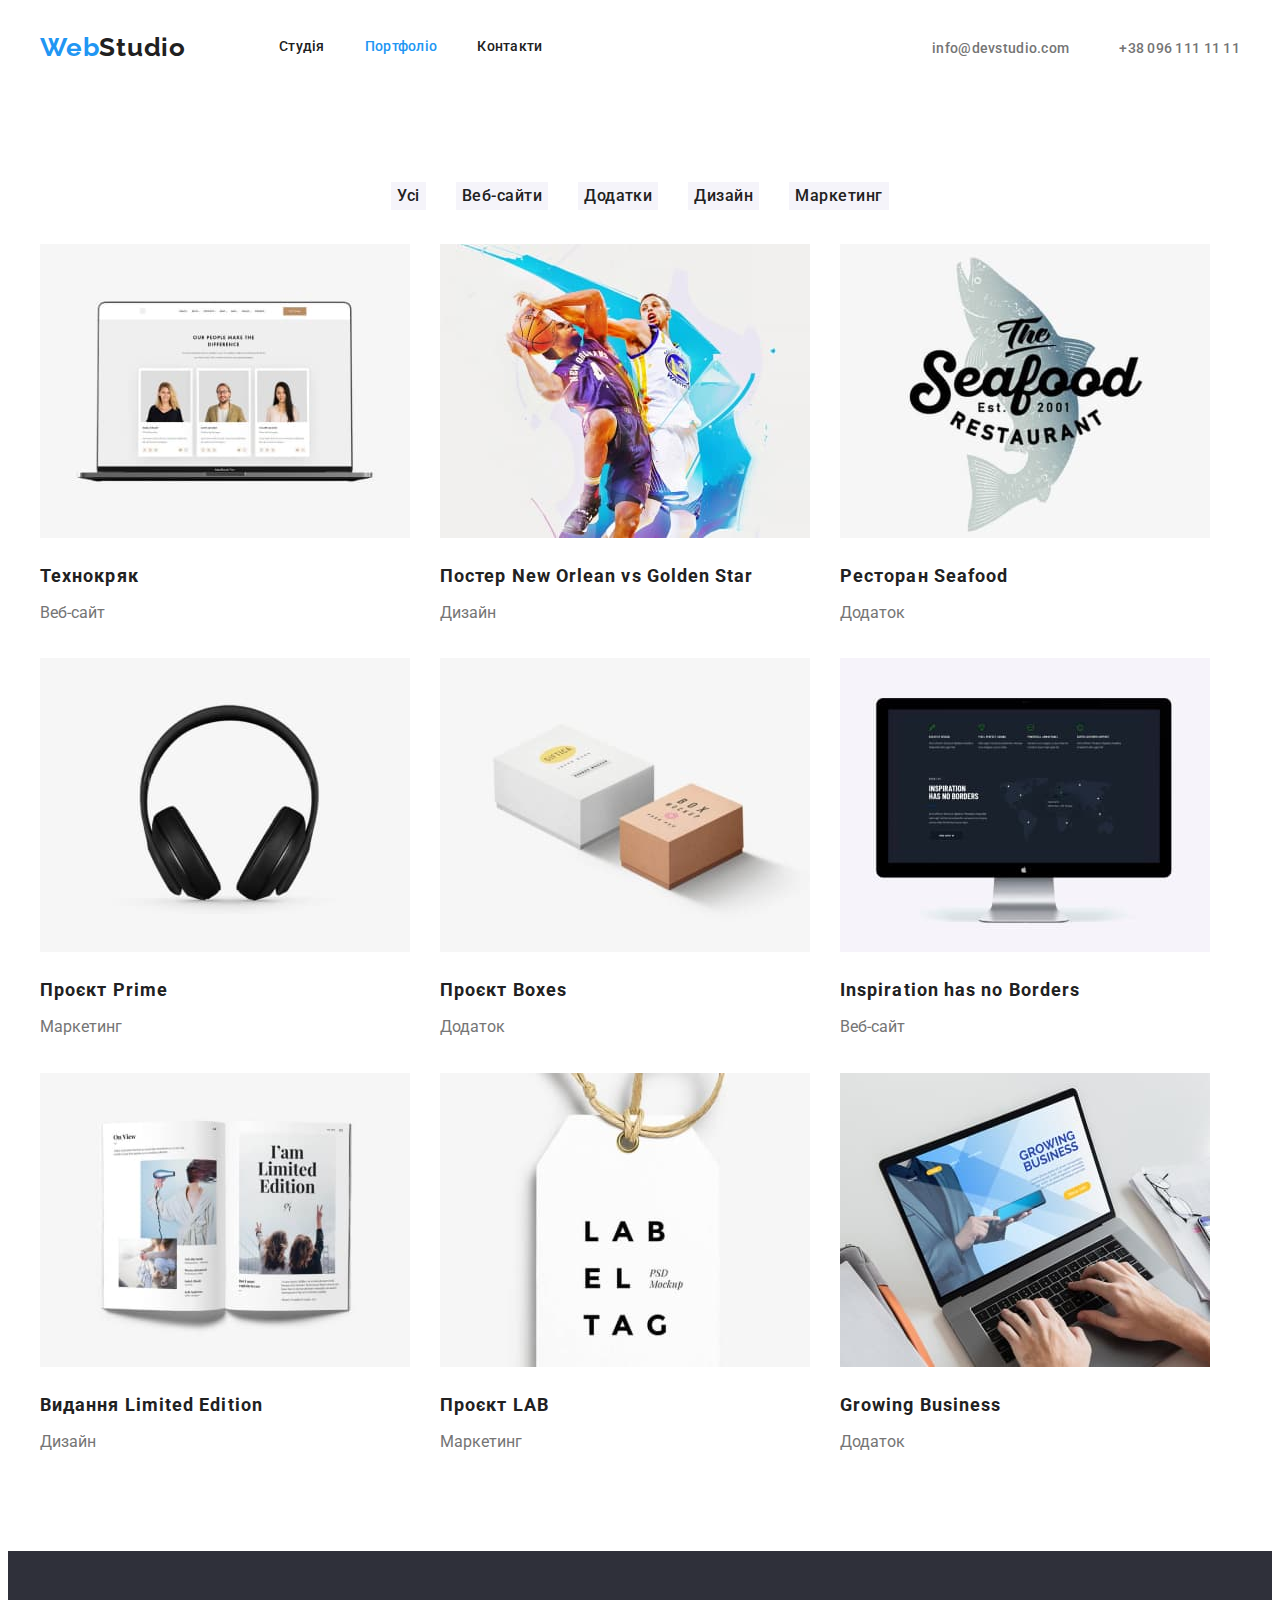
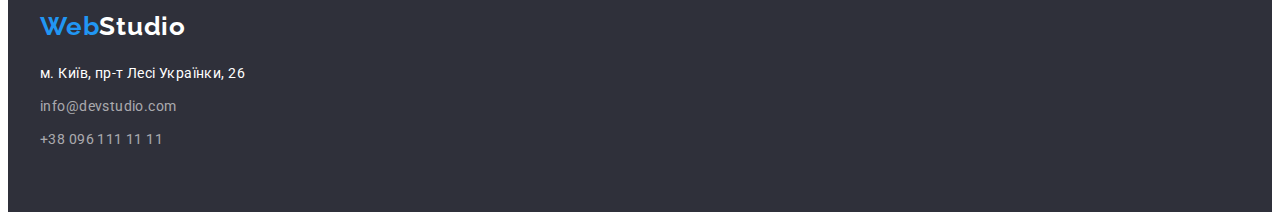
==== portfolio.html @ 4c2eb0e3 "02.12. update" ====
<!DOCTYPE html>
<html lang="uk">
  <head>
    <meta charset="UTF-8" />
    <meta http-equiv="X-UA-Compatible" content="IE=edge" />
    <meta name="viewport" content="width=device-width, initial-scale=1.0" />
    <title>Document</title>
    <link rel="preconnect" href="https://fonts.googleapis.com" />
    <link rel="preconnect" href="https://fonts.gstatic.com" crossorigin />
    <link
      href="https://fonts.googleapis.com/css2?family=Raleway:wght@700&family=Roboto:wght@400;500;700;900&display=swap"
      rel="stylesheet"
    />
    <link rel="stylesheet" href="./css/styles.css" />
  </head>
  <body>
    <header class="header">
      <div class="container main-header">
         <a href="./index.html" class="logo-link">
           <span class="logo">Web</span><span class="logo-back">Studio</span>
           </a>
 
       <nav class="main-navi">
           <ul class="site-nav list">
             <li class=" item"><a href="./index.html" class="link "> Студія </a></li>
             <li class=" item"><a href="./portfolio.html" class="link current"> Портфоліо </a></li>
             <li class=" item"><a href="#" class="link"> Контакти </a></li>
           </ul>
         </nav>
         <ul class="contact-header list">
             <li class="item">
               <a href="mailto:info@devstudio.com" class="contact-link"
                 >info@devstudio.com</a
               >
             </li>
             <li class="item">
               <a href="tel:+380961111111" class="contact-link">+38 096 111 11 11</a>
             </li>
       </ul>
      
      </div>
</header>
    <main>
      <section class="projects section">
        <div class="container">
          <h1 class="visually-hidden">Всі проекти</h1>
          <ul class="list filter-button-list">
          
              <li>
                <button type="button" class="filter-button">
                  <span class="filter-button-name"> Усі </span>
                </button>
              </li>
              <li>
                <button type="button" class="filter-button">
                  <span class="filter-button-name"> Веб-сайти </span>
                </button>
              </li>
              <li>
                <button type="button" class="filter-button">
                  <span class="filter-button-name"> Додатки </span>
                </button>
              </li>
              <li>
                <button type="button" class="filter-button">
                  <span class="filter-button-name"> Дизайн </span>
                </button>
              </li>
              <li>
                <button type="button" class="filter-button">
                  <span class="filter-button-name"> Маркетинг </span>
                </button>
              </li>
           
          </ul>
          <ul class="list project-list">
            
             
                <li class="project-item">
                  <img
                    src="./image/projects/img.jpg"
                    alt="Ноутбук на якому відкрита сторінка сайту"
                    width="370"
                    height="294"
                     />
                  <h2 class="project-name">Технокряк</h2>
                  <p class="project-type">Веб-сайт</p>
                </li>
                <li class="project-item">
                  <img
                    src="./image/projects/img1.jpg"
                    alt="Баскетболіст у білій формі заважає зробити кидок баскетболісту у фіолетовій формі"
                    width="370"
                    height="294"
                    />
                  <h2 class="project-name">
                    Постер <span lang="en">New Orlean vs Golden Star</span>
                  </h2>
                  <p class="project-type">Дизайн</p>
                </li>
                <li class="project-item">
                  <img
                    src="./image/projects/img2.jpg"
                    alt="Логотип ресторану з морською їжею у формі риби"
                    width="370"
                    height="294"
                    />
                  <h2 class="project-name">
                    Ресторан <span lang="en">Seafood</span>
                  </h2>
                  <p class="project-type">Додаток</p>
                </li>
                <li class="project-item">
                  <img
                    src="./image/projects/img3.jpg"
                    alt="Комп'ютерні навушники"
                    width="370"
                    height="294"
                    />
                  <h2 class="project-name">Проєкт <span lang="en">Prime</span></h2>
                  <p class="project-type">Маркетинг</p>
                </li>
                <li class="project-item">
                  <img
                    src="./image/projects/img4.jpg"
                    alt="Коробка білого кольору та тілесного кольору"
                    width="370"
                    height="294"
                    />
                  <h2 class="project-name">Проєкт <span lang="en">Boxes</span></h2>
                  <p class="project-type">Додаток</p>
                </li>
                <li class="project-item">
                  <img
                    src="./image/projects/img5.jpg"
                    alt="Монітор на якому відкрита сторінка сайту"
                    width="370"
                    height="294"
                    />
                  <h2 class="project-name">
                    <span lang="en">Inspiration has no Borders</span>
                  </h2>
                  <p class="project-type">Веб-сайт</p>
                </li>
                <li class="project-item">
                  <img
                    src="./image/projects/img6.jpg"
                    alt="Книга з малюнками про волосся"
                    width="370"
                    height="294"
                    />
                  <h2 class="project-name">
                    Видання <span lang="en"> Limited Edition</span>
                  </h2>
                  <p class="project-type">Дизайн</p>
                </li>
                <li class="project-item">
                  <img
                    src="./image/projects/img7.jpg"
                    alt="Лейба"
                    width="370"
                    height="294"
                    />
                  <h2 class="project-name">Проєкт<span lang="en"> LAB</span></h2>
                  <p class="project-type">Маркетинг</p>
                </li>
                <li class="project-item">
                  <img
                    src="./image/projects/img8.jpg"
                    alt="Людина працює за ноутбуком"
                    width="370"
                    height="294"
                    />
                  <h2 class="project-name">
                    <span lang="en">Growing Business</span>
                  </h2>
                  <p class="project-type">Додаток</p>
                </li>
              
            
          </ul>
        </div>
      </section>
    </main>
    <footer class="footer">
      <div class="container">
         <a href="./index.html" class="footer-logo-link    ">
           <span class="logo">Web</span
           ><span class="logo-back-footer">Studio</span></a
         >
         <address>
           <ul class="list adress-nav">
             <li class="adress-item">
               <a
                 href="https://goo.gl/maps/CPtrU1FHBa2aNyZL9"
                 target="_blank"
                 rel="noopener noreferrer nofollow"
                 class="address   "
                 >м. Київ, пр-т Лесі Українки, 26
               </a>
             </li>
             <li class="adress-item">
               <a href="mailto:info@devstudio.com" class="contact-footer  "
                 >info@devstudio.com</a
               >
             </li>
             <li class="adress-item">
               <a href="tel:+380961111111" class="contact-footer "
                 >+38 096 111 11 11</a
               >
             </li>
           </ul>
         </address>
      </div>
     </footer>
  </body>
</html>
---- css/styles.css ----
/* secondary text color: #212121 */
/* main text colour #757575; */
/* white text color: #FFFFFF; */
/* accent color: #2196F3 */
/* footer for email and mobile color: rgba(255, 255, 255, 0.6);
 /* main bgc #FFFFFF */
/* footer bgc #2F303A; */

:root {
  --accent-color: #2196f3;
  --main-text-color: #757575;
  --main-bgc: #ffffff;
  --secondary-text-color: #212121;
  --secondary-bgc: #2f303a;
  --third-bgc: #f5f4fa;
  --footer-contact: rgba(255, 255, 255, 0.6);
  --font-weight-bold: 700;
  --font-size-main: 14px;
}

/* utility for deleteing points from "ul" */

body {
  background-color: var(--main-bgc);
  color: var(--main-text-color);
  font-family: "Roboto", sans-serif;
}

img {
  display: block;
}

.container {
  width: 1200px;
  padding-left: 15px;
  padding-right: 15px;

  margin: 0 auto;
}

p,
h1,
h2,
h3,
h4,
h5,
h6 {
  margin: 0;
}

ul,
ol {
  margin: 0;
  padding-left: 0;
}
.list {
  list-style: none;
}

.section {
  padding-top: 94px;
  padding-bottom: 94px;
}

/* -------------------HEADER----------------- */

.main-header {
  display: flex;
  align-items: center;
  padding-top: 24px;
  padding-bottom: 25px;
}

.logo-link {
  text-decoration: none;
  font-family: "Raleway";
  font-weight: var(--font-weight-bold);
  font-size: 26px;
  line-height: 1.19;
  letter-spacing: 0.03em;

  margin-right: 93px;
}
.logo {
  color: var(--accent-color);
}

.logo-back {
  color: var(--secondary-text-color);
}

.site-nav {
  display: flex;
}

.site-nav .link {
  display: block;
}

.site-nav .item:not(:last-child) {
  margin-right: 40px;
}

.contact-header {
  display: flex;
  margin-left: auto;
}

.contact-header .item + .item {
  margin-left: 50px;
}

.site-nav .link {
  color: var(--secondary-text-color);
  text-decoration: none;
  font-weight: 500;
  font-size: var(--font-size-main);
  line-height: 1.14;
  letter-spacing: 0.02em;
}

.site-nav .link:hover,
.site-nav .link:focus {
  color: var(--accent-color);
}

.site-nav .link.current {
  color: var(--accent-color);
}

/* mob and email in header */
.contact-link {
  color: var(--main-text-color);
  text-decoration: none;
  font-weight: 500;
  font-size: var(--font-size-main);
  line-height: 1.14;
  letter-spacing: 0.02em;
}

.contact-link:hover,
.contact-link:focus {
  color: var(--accent-color);
}

/* -------------------HERO----------------- */

.hero {
  background-color: var(--secondary-bgc);

  text-align: center;
}

.hero-container {
  padding-top: 200px;
  padding-bottom: 200px;
}

.hero-title {
  color: var(--main-bgc);
  font-weight: 900;
  font-size: 44px;
  line-height: 1.36;

  letter-spacing: 0.06em;
  text-transform: uppercase;
  max-width: 696px;

  margin: 0 auto;
  margin-bottom: 30px;
}

.hero-button {
  border-style: none;
  background: var(--accent-color);
  box-shadow: 0px 4px 4px rgba(226, 198, 198, 0.15);
  border-radius: 4px;
  cursor: pointer;
  font-family: "Roboto";
  font-weight: var(--font-weight-bold);
  font-size: 16px;
  line-height: 1.88;

  letter-spacing: 0.06em;
}
.hero-button:hover,
.hero-button:focus {
  color: var(--accent-color);
}

.button-name {
  color: var(--main-bgc);
}

/* -------------------OUR BENEFITS----------------- */

.benefits-container-list {
  display: flex;
  gap: 30px;
}

/* utility for hiding elements */
.visually-hidden {
  position: absolute;
  white-space: nowrap;
  width: 1px;
  height: 1px;
  overflow: hidden;
  border: 0;
  padding: 0;
  clip: rect(0 0 0 0);
  clip-path: inset(50%);
  margin: -1px;
}

.benefits-title {
  color: var(--secondary-text-color);
  font-weight: var(--font-weight-bold);
  font-size: var(--font-size-main);
  line-height: 1.14;
  text-transform: uppercase;
  letter-spacing: 0.03em;
  margin-bottom: 10px;
}

.benefits-description {
  font-size: var(--font-size-main);
  line-height: 1.71;
  letter-spacing: 0.03em;
}

/* -------------------OUR-JOBS----------------- */

.jobs-container-list {
  display: flex;
 
  gap: 30px;
}

.job-item {
  width: calc((100% - 60px) / 3) ;
}

.section-title {
  color: var(--secondary-text-color);
  font-weight: var(--font-weight-bold);
  font-size: 36px;
  line-height: 1.17;
  text-align: center;
  letter-spacing: 0.03em;
  margin-bottom: 50px;
}

/* -------------------OUR-TEAM----------------- */

.team-container-list {
  display: flex;
  gap: 30px;
}

.team-member {
  background-color: var(--main-bgc);
  box-shadow: 0px 1px 3px rgba(0, 0, 0, 0.12), 0px 1px 1px rgba(0, 0, 0, 0.14),
    0px 2px 1px rgba(0, 0, 0, 0.2);
  border-radius: 0px 0px 4px 4px;
  width: calc((100% - 90px) / 4);
  padding-bottom: 30px;
}

.team {
  background-color: var(--third-bgc);
}

.team-member-name {
  color: var(--secondary-text-color);
  font-weight: 500;
  font-size: 16px;
  line-height: 1.19;
  text-align: center;
  letter-spacing: 0.03em;
  margin-bottom: 10px;
  margin-top: 30px;
}

.team-member-position {
  font-size: 16px;
  line-height: 1.19;
  text-align: center;
  letter-spacing: 0.03em;
}

/* -------------------FOOTER----------------- */

.footer {
  padding-top: 60px;
  padding-bottom: 60px;
  background-color: var(--secondary-bgc);
}

.footer-logo-link {
  text-decoration: none;
  font-family: "Raleway";
  font-weight: var(--font-weight-bold);
  font-size: 26px;
  line-height: 1.19;
  letter-spacing: 0.03em;

  display: block;
  margin-bottom: 20px;
}

.logo-back-footer {
  color: var(--main-bgc);
}

.address {
  color: var(--main-bgc);
  text-decoration: none;

  font-size: var(--font-size-main);
  line-height: 1.71;
  font-style: normal;
  letter-spacing: 0.03em;
}

.adress-nav {
  display: block;
}
.adress-nav .adress-item:not(:last-child) {
  margin-bottom: 9px;
}

/* mob and email in footer */

.contact-footer {
  color: var(--footer-contact);
  text-decoration: none;

  font-size: var(--font-size-main);
  line-height: 1.71;
  font-style: normal;
  letter-spacing: 0.03em;
}

.contact-footer:hover,
.contact-footer:focus {
  color: var(--accent-color);
}

/* -----------------PORTFOLIO -------------------------*/

.filter-button-container {
  display: flex;
  justify-content: center;
  gap: 8px;
}

.filter-button {
  background-color: var(--third-bgc);
  font-family: "Roboto";
  font-style: normal;
  font-weight: 500;
  font-size: 16px;
  line-height: 26px;

  text-align: center;
  letter-spacing: 0.03em;

  color: var(--secondary-text-color);

  cursor: pointer;
  border-style: none;
}
.filter-button:hover,
.filter-button:focus {
  background-color: var(--accent-color);
  box-shadow: 0px 3px 1px rgba(0, 0, 0, 0.1), 0px 1px 2px rgba(0, 0, 0, 0.08),
    0px 2px 2px rgba(0, 0, 0, 0.12);
  border-radius: 4px;
}
.filter-button-name {
  color: var(--secondary-text-color);
  font-family: "Roboto";
  font-style: normal;
  font-weight: 500;
  font-size: 16px;
  line-height: 1.63;
  text-align: center;
}
.filter-button-name:hover,
.filter-button-name:focus {
  color: var(--main-bgc);
}

.filter-button-list {
  margin-bottom: 34px;
  display: flex;
  justify-content: center;
  gap: 30px;
}

.project-list {
  display: flex;
  flex-wrap: wrap;
  column-gap: 30px;
  row-gap: 30px;
}




.project-name {
  font-weight: var(--font-weight-bold);
  font-size: 18px;
  line-height: 2;
  letter-spacing: 0.06em;
  color: var(--secondary-text-color);
  margin-top: 20px;
  margin-bottom: 4px;
}

.project-type {
  font-size: 16px;
  line-height: 1.9;
}
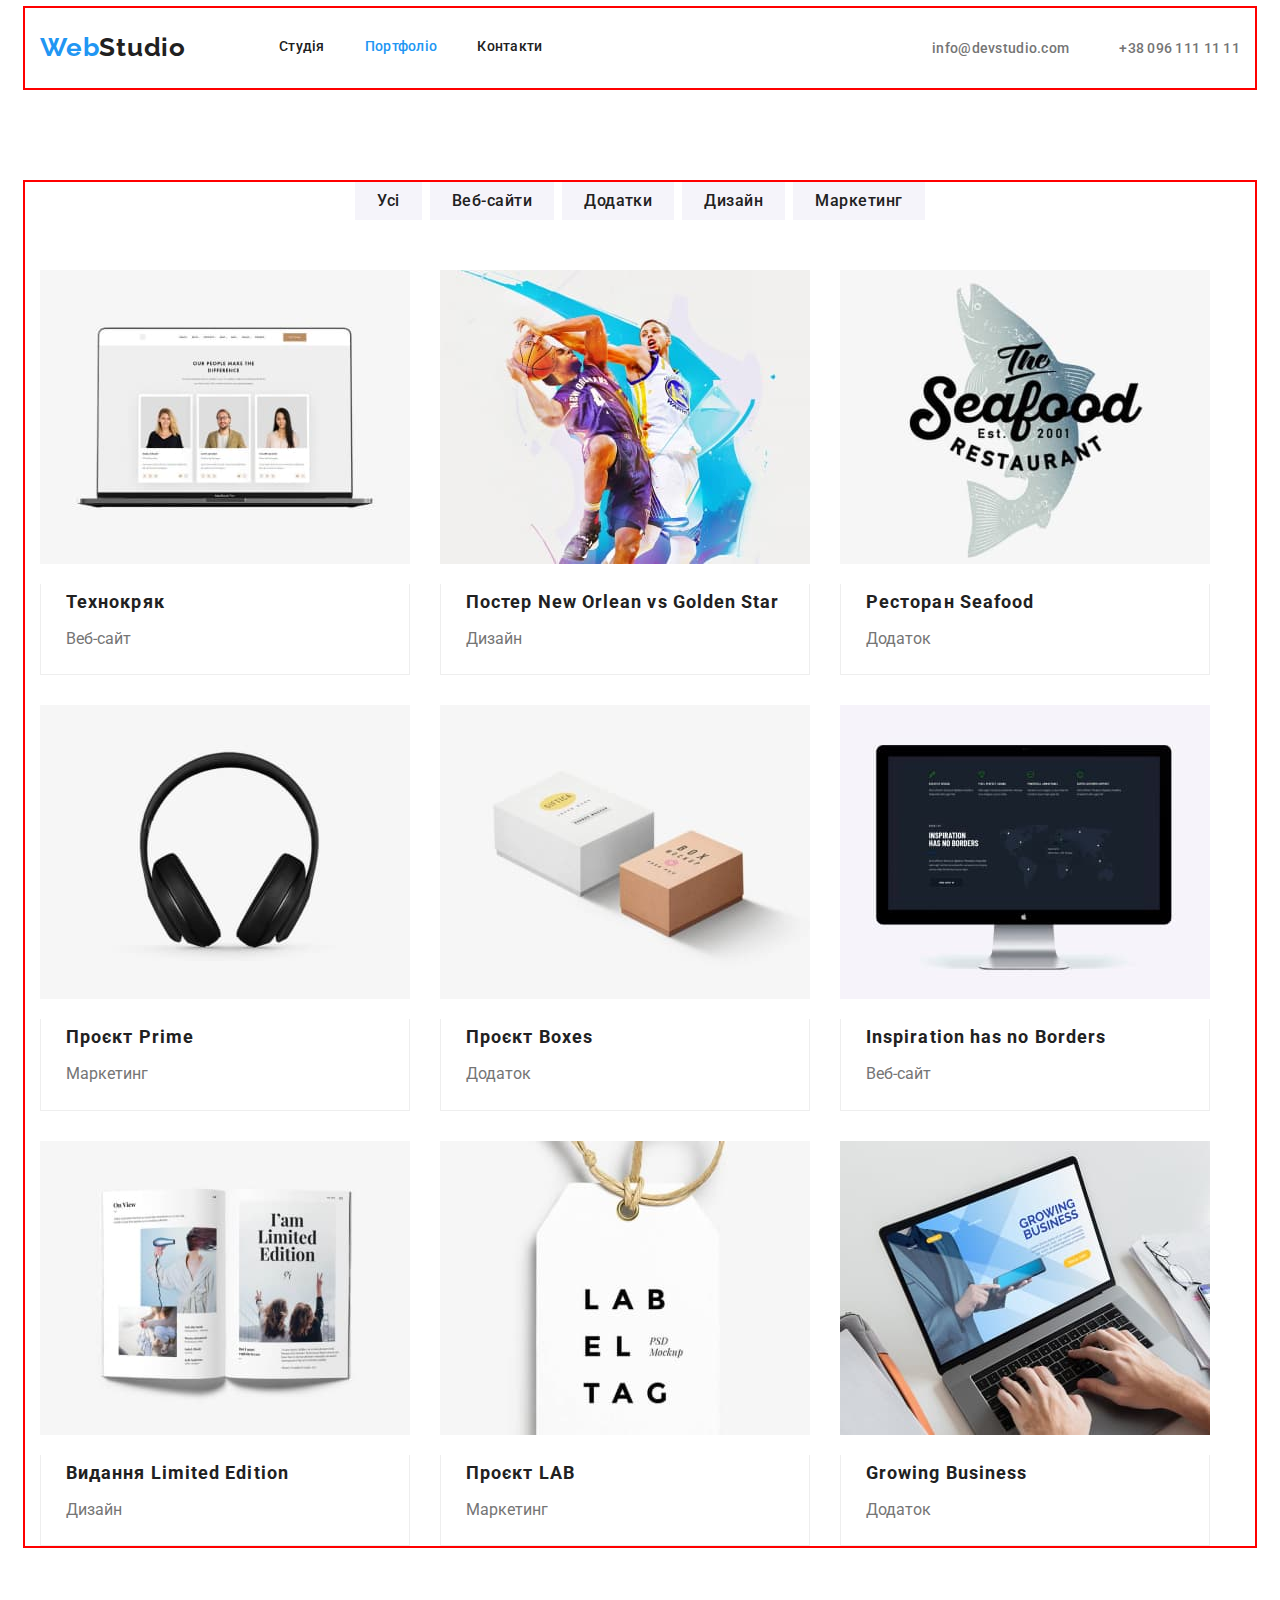
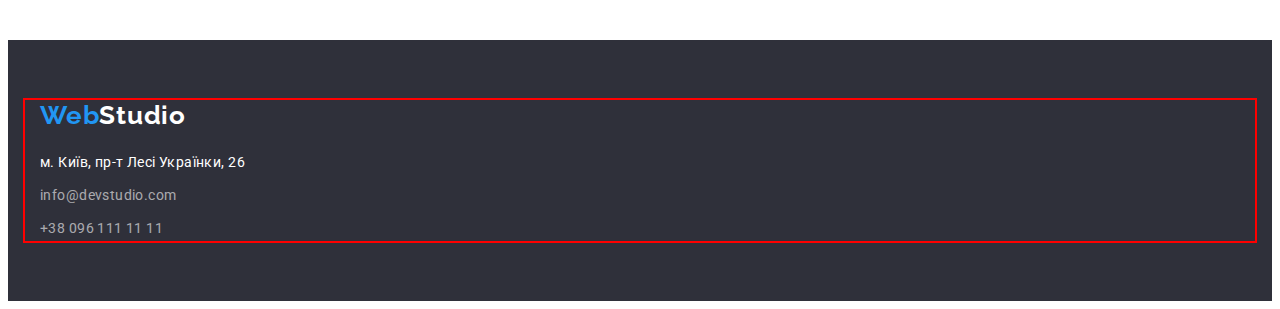
==== commit ebc802b6: "corrected acc to mentor 05.12.2022" ====
--- a/portfolio.html
+++ b/portfolio.html
@@ -81,10 +81,13 @@
                     src="./image/projects/img.jpg"
                     alt="Ноутбук на якому відкрита сторінка сайту"
                     width="370"
-                    height="294"
-                     />
-                  <h2 class="project-name">Технокряк</h2>
-                  <p class="project-type">Веб-сайт</p>
+                    height="294"/>
+                  <div class="projects-container">
+                    
+                      <h2 class="project-name">Технокряк</h2>
+                      <p class="project-type">Веб-сайт</p>
+                    
+                  </div>
                 </li>
                 <li class="project-item">
                   <img
@@ -93,10 +96,12 @@
                     width="370"
                     height="294"
                     />
-                  <h2 class="project-name">
-                    Постер <span lang="en">New Orlean vs Golden Star</span>
-                  </h2>
-                  <p class="project-type">Дизайн</p>
+                <div class="projects-container">
+                    <h2 class="project-name">
+                      Постер <span lang="en">New Orlean vs Golden Star</span>
+                    </h2>
+                    <p class="project-type">Дизайн</p>
+                </div>
                 </li>
                 <li class="project-item">
                   <img
@@ -105,10 +110,12 @@
                     width="370"
                     height="294"
                     />
-                  <h2 class="project-name">
-                    Ресторан <span lang="en">Seafood</span>
-                  </h2>
-                  <p class="project-type">Додаток</p>
+                 <div class="projects-container">
+                    <h2 class="project-name">
+                      Ресторан <span lang="en">Seafood</span>
+                    </h2>
+                    <p class="project-type">Додаток</p>
+                 </div>
                 </li>
                 <li class="project-item">
                   <img
@@ -117,8 +124,10 @@
                     width="370"
                     height="294"
                     />
-                  <h2 class="project-name">Проєкт <span lang="en">Prime</span></h2>
-                  <p class="project-type">Маркетинг</p>
+                 <div class="projects-container">
+                    <h2 class="project-name">Проєкт <span lang="en">Prime</span></h2>
+                    <p class="project-type">Маркетинг</p>
+                 </div>
                 </li>
                 <li class="project-item">
                   <img
@@ -127,9 +136,12 @@
                     width="370"
                     height="294"
                     />
-                  <h2 class="project-name">Проєкт <span lang="en">Boxes</span></h2>
-                  <p class="project-type">Додаток</p>
-                </li>
+                 <div class="projects-container">
+                    <h2 class="project-name">Проєкт <span lang="en">Boxes</span></h2>
+                    <p class="project-type">Додаток</p>
+                  </div>
+                  </li>
+                 
                 <li class="project-item">
                   <img
                     src="./image/projects/img5.jpg"
@@ -137,10 +149,12 @@
                     width="370"
                     height="294"
                     />
-                  <h2 class="project-name">
-                    <span lang="en">Inspiration has no Borders</span>
-                  </h2>
-                  <p class="project-type">Веб-сайт</p>
+                  <div class="projects-container">
+                    <h2 class="project-name">
+                      <span lang="en">Inspiration has no Borders</span>
+                    </h2>
+                    <p class="project-type">Веб-сайт</p>
+                  </div>
                 </li>
                 <li class="project-item">
                   <img
@@ -149,10 +163,12 @@
                     width="370"
                     height="294"
                     />
-                  <h2 class="project-name">
-                    Видання <span lang="en"> Limited Edition</span>
-                  </h2>
-                  <p class="project-type">Дизайн</p>
+                 <div class="projects-container">
+                    <h2 class="project-name">
+                      Видання <span lang="en"> Limited Edition</span>
+                    </h2>
+                    <p class="project-type">Дизайн</p>
+                 </div>
                 </li>
                 <li class="project-item">
                   <img
@@ -161,8 +177,10 @@
                     width="370"
                     height="294"
                     />
-                  <h2 class="project-name">Проєкт<span lang="en"> LAB</span></h2>
-                  <p class="project-type">Маркетинг</p>
+                 <div class="projects-container">
+                    <h2 class="project-name">Проєкт<span lang="en"> LAB</span></h2>
+                    <p class="project-type">Маркетинг</p>
+                 </div>
                 </li>
                 <li class="project-item">
                   <img
@@ -171,10 +189,12 @@
                     width="370"
                     height="294"
                     />
-                  <h2 class="project-name">
-                    <span lang="en">Growing Business</span>
-                  </h2>
-                  <p class="project-type">Додаток</p>
+                 <div class="projects-container">
+                    <h2 class="project-name">
+                      <span lang="en">Growing Business</span>
+                    </h2>
+                    <p class="project-type">Додаток</p>
+                 </div>
                 </li>
               
             
--- a/css/styles.css
+++ b/css/styles.css
@@ -34,7 +34,7 @@
   width: 1200px;
   padding-left: 15px;
   padding-right: 15px;
-
+  outline: 2px solid red;
   margin: 0 auto;
 }
 
@@ -154,6 +154,9 @@
 .hero-container {
   padding-top: 200px;
   padding-bottom: 200px;
+  
+  text-align: center;
+  
 }
 
 .hero-title {
@@ -171,7 +174,7 @@
 }
 
 .hero-button {
-  border-style: none;
+  display: inline-block;
   background: var(--accent-color);
   box-shadow: 0px 4px 4px rgba(226, 198, 198, 0.15);
   border-radius: 4px;
@@ -180,8 +183,14 @@
   font-weight: var(--font-weight-bold);
   font-size: 16px;
   line-height: 1.88;
-
   letter-spacing: 0.06em;
+  border: none;
+  padding-top: 10px;
+  padding-right: 32px;
+  padding-bottom: 10px;
+padding-left: 32px;  
+
+  
 }
 .hero-button:hover,
 .hero-button:focus {
@@ -193,7 +202,9 @@
 }
 
 /* -------------------OUR BENEFITS----------------- */
-
+.benefits-section {
+  padding-bottom: 0px;
+}
 .benefits-container-list {
   display: flex;
   gap: 30px;
@@ -370,6 +381,10 @@
 
   cursor: pointer;
   border-style: none;
+  padding-top: 6px;
+  padding-bottom: 6px;
+  padding-right: 22px;
+  padding-left: 22px;
 }
 .filter-button:hover,
 .filter-button:focus {
@@ -393,10 +408,10 @@
 }
 
 .filter-button-list {
-  margin-bottom: 34px;
+  margin-bottom: 50px;
   display: flex;
   justify-content: center;
-  gap: 30px;
+  gap: 8px;
 }
 
 .project-list {
@@ -407,7 +422,14 @@
 }
 
 
-
+.projects-container { 
+  border: 1px solid #EEEEEE;
+  border-top: none;
+  padding-right: 23px;
+  padding-bottom: 20px;
+  padding-left: 25px;
+
+}
 
 .project-name {
   font-weight: var(--font-weight-bold);
